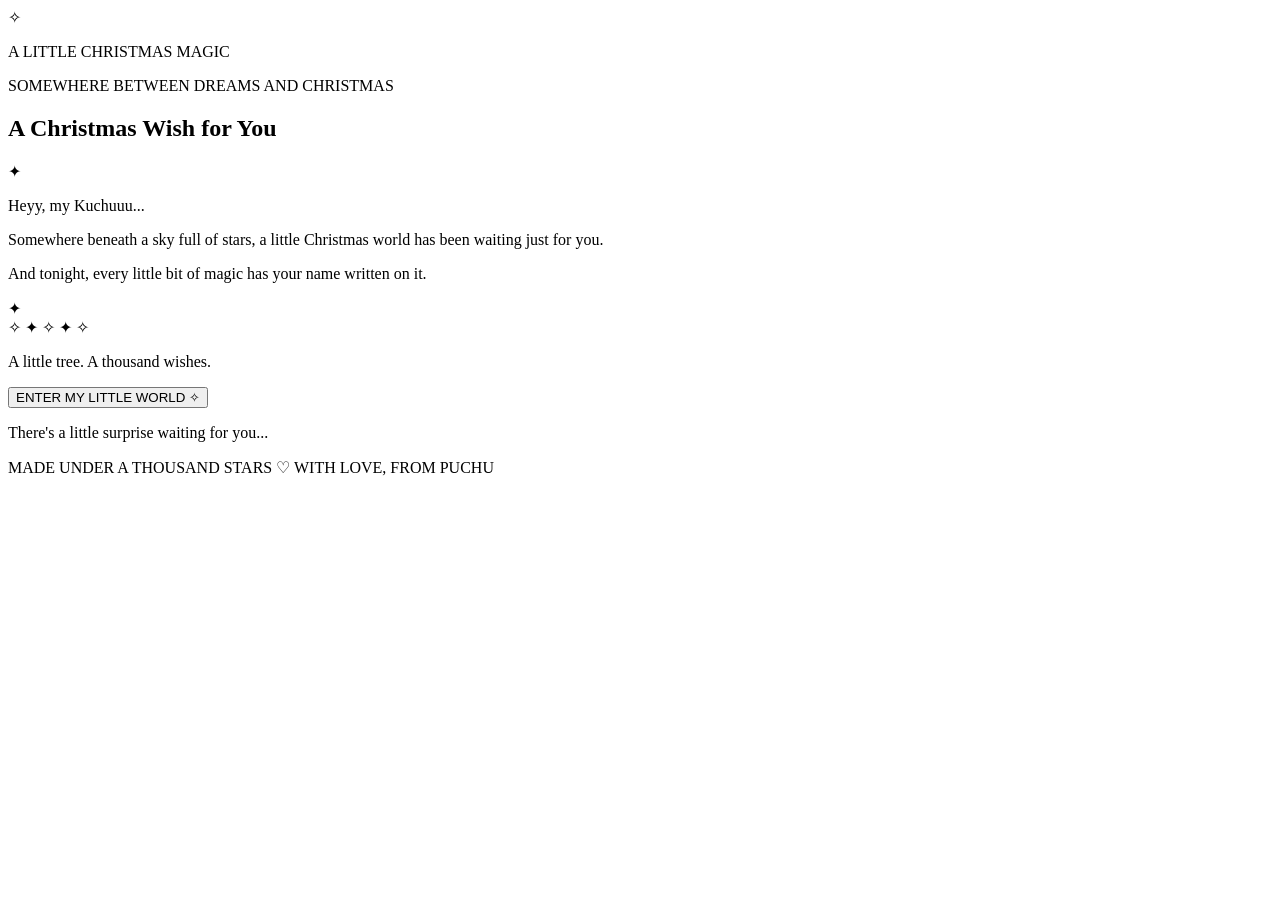
==== index.html @ 604a6b20 "Create index.html" ====
<!DOCTYPE html>
<html lang="en">

<head>
    <meta charset="UTF-8">
    <meta name="viewport"
          content="width=device-width, initial-scale=1.0">

    <meta name="theme-color" content="#080d24">

    <meta name="description"
          content="A little enchanted Christmas world made especially for Kuchuuu, with love from Puchu.">

    <title>Kuchuuu's Enchanted Christmas ✨</title>

    <!-- Stylesheets -->
    <link rel="stylesheet" href="css/global.css">
    <link rel="stylesheet" href="css/entrance.css">

    <!-- Website scripts -->
    <script src="js/main.js" defer></script>

</head>

<body>

    <main class="christmas-entrance" id="christmasEntrance">

        <!-- Night sky atmosphere -->
        <div class="night-sky"></div>

        <!-- Stars -->
        <div class="star-container" id="starContainer"></div>

        <!-- Shooting stars -->
        <div class="shooting-star shooting-star-one"></div>
        <div class="shooting-star shooting-star-two"></div>

        <!-- Snowfall -->
        <div class="snow-container" id="snowContainer"></div>


        <!-- Top greeting -->
        <header class="entrance-header">

            <div class="north-star">
                ✧
            </div>

            <p class="header-label">
                A LITTLE CHRISTMAS MAGIC
            </p>

        </header>


        <!-- Main content -->
        <section class="entrance-content">

            <p class="pre-title">
                SOMEWHERE BETWEEN DREAMS AND CHRISTMAS
            </p>

            <h1 class="main-title">
                A Christmas
                <span>Wish for You</span>
            </h1>

            <div class="title-decoration">
                <span></span>
                <span class="decoration-star">✦</span>
                <span></span>
            </div>

            <p class="welcome-message">
                Heyy, my Kuchuuu...
            </p>

            <p class="entrance-description">
                Somewhere beneath a sky full of stars,
                a little Christmas world has been waiting
                just for you.
            </p>

            <p class="entrance-description secondary">
                And tonight, every little bit of magic
                has your name written on it.
            </p>

        </section>


        <!-- Enchanted Christmas tree -->
        <section class="christmas-tree-area">

            <div class="tree-glow"></div>

            <div class="tree-star">
                ✦
            </div>

            <div class="christmas-tree">

                <div class="tree-layer layer-one"></div>
                <div class="tree-layer layer-two"></div>
                <div class="tree-layer layer-three"></div>

                <div class="tree-trunk"></div>

                <span class="tree-light light-one">✧</span>
                <span class="tree-light light-two">✦</span>
                <span class="tree-light light-three">✧</span>
                <span class="tree-light light-four">✦</span>
                <span class="tree-light light-five">✧</span>

            </div>

            <p class="tree-caption">
                A little tree. A thousand wishes.
            </p>

        </section>


        <!-- Entrance button -->
        <section class="entrance-action">

            <button
                type="button"
                class="begin-button"
                id="beginJourney">

                <span>ENTER MY LITTLE WORLD</span>
                <span class="button-star">✧</span>

            </button>

            <p class="button-caption">
                There's a little surprise waiting for you...
            </p>

        </section>


        <!-- Footer -->
        <footer class="entrance-footer">

            <span>MADE UNDER A THOUSAND STARS</span>

            <span class="footer-heart">♡</span>

            <span>WITH LOVE, FROM PUCHU</span>

        </footer>

    </main>

</body>
</html>
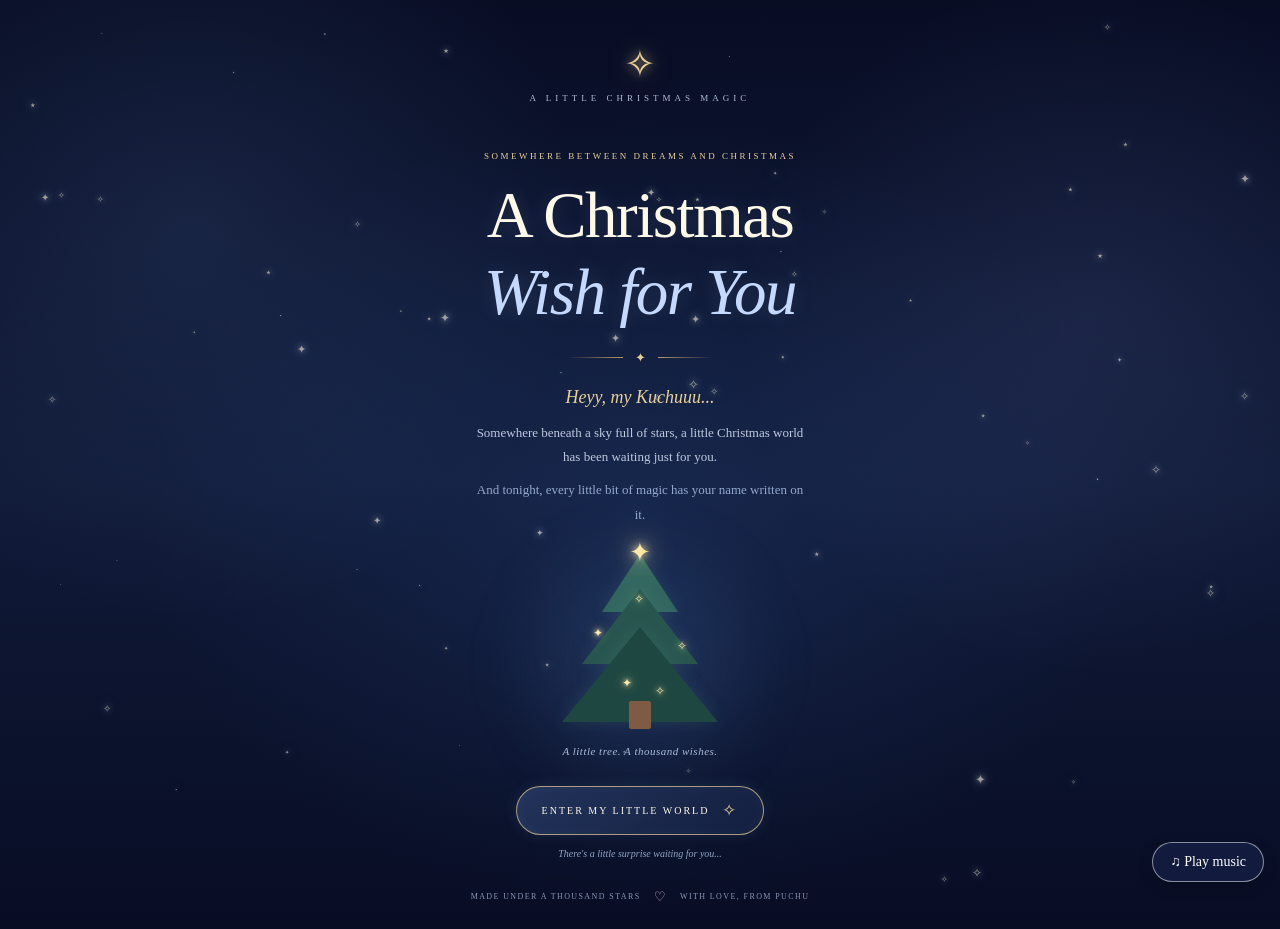
==== commit 72d07660: "Update index.html" ====
--- a/index.html
+++ b/index.html
@@ -20,6 +20,8 @@
 
     <!-- Website scripts -->
     <script src="js/main.js" defer></script>
+    <script src="./js/music.js"></script>
+    
 
 </head>
 
@@ -155,6 +157,5 @@
         </footer>
 
     </main>
-
 </body>
 </html>
--- a/css/global.css
+++ b/css/global.css
@@ -0,0 +1,291 @@
+/* =========================================
+   KUCHUU'S ENCHANTED CHRISTMAS
+   GLOBAL STYLESHEET
+========================================= */
+
+
+/* =========================================
+   1. ROOT VARIABLES
+========================================= */
+
+:root {
+
+    --midnight: #080d24;
+    --deep-blue: #101a3b;
+    --royal-blue: #182b55;
+
+    --silver: #dce5f5;
+    --soft-silver: #aebdd8;
+    --starlight: #fff9e9;
+
+    --ice-blue: #9bc9f5;
+    --moonlight: #c5d9ff;
+
+    --gold: #e9cf98;
+    --soft-gold: #b99a65;
+
+    --white: #ffffff;
+
+    --text-primary: #f5f1ff;
+    --text-secondary: #bfc9df;
+
+    --transition-smooth: 0.5s ease;
+}
+
+
+/* =========================================
+   2. UNIVERSAL RESET
+========================================= */
+
+* {
+    margin: 0;
+    padding: 0;
+    box-sizing: border-box;
+}
+
+
+html {
+    scroll-behavior: smooth;
+}
+
+
+body {
+
+    min-height: 100vh;
+
+    background: var(--midnight);
+
+    color: var(--text-primary);
+
+    font-family:
+        Georgia,
+        'Times New Roman',
+        serif;
+
+    overflow-x: hidden;
+
+    -webkit-tap-highlight-color: transparent;
+
+}
+
+
+/* =========================================
+   3. BUTTON RESET
+========================================= */
+
+button {
+
+    font-family: inherit;
+
+    cursor: pointer;
+
+    border: none;
+
+    outline: none;
+
+    -webkit-tap-highlight-color: transparent;
+
+}
+
+
+button:focus-visible {
+
+    outline: 2px solid var(--gold);
+
+    outline-offset: 5px;
+
+}
+
+
+/* =========================================
+   4. SELECTION
+========================================= */
+
+::selection {
+
+    background: var(--royal-blue);
+
+    color: var(--starlight);
+
+}
+
+
+/* =========================================
+   5. SCROLLBAR
+========================================= */
+
+::-webkit-scrollbar {
+
+    width: 6px;
+
+}
+
+
+::-webkit-scrollbar-track {
+
+    background: var(--midnight);
+
+}
+
+
+::-webkit-scrollbar-thumb {
+
+    background: #52658d;
+
+    border-radius: 20px;
+
+}
+
+
+/* =========================================
+   6. GLOBAL ANIMATIONS
+========================================= */
+
+@keyframes gentleFloat {
+
+    0%, 100% {
+
+        transform: translateY(0);
+
+    }
+
+    50% {
+
+        transform: translateY(-10px);
+
+    }
+
+}
+
+
+@keyframes softPulse {
+
+    0%, 100% {
+
+        opacity: 0.55;
+
+        transform: scale(1);
+
+    }
+
+    50% {
+
+        opacity: 1;
+
+        transform: scale(1.08);
+
+    }
+
+}
+
+
+@keyframes twinkle {
+
+    0%, 100% {
+
+        opacity: 0.25;
+
+    }
+
+    50% {
+
+        opacity: 1;
+
+    }
+
+}
+
+
+@keyframes slowRotate {
+
+    from {
+
+        transform: rotate(0deg);
+
+    }
+
+    to {
+
+        transform: rotate(360deg);
+
+    }
+
+}
+
+
+@keyframes fadeIn {
+
+    from {
+
+        opacity: 0;
+
+    }
+
+    to {
+
+        opacity: 1;
+
+    }
+
+}
+
+
+@keyframes fadeUp {
+
+    from {
+
+        opacity: 0;
+
+        transform: translateY(20px);
+
+    }
+
+    to {
+
+        opacity: 1;
+
+        transform: translateY(0);
+
+    }
+
+}
+
+
+@keyframes snowfall {
+
+    from {
+
+        transform: translate3d(0, -10vh, 0);
+
+    }
+
+    to {
+
+        transform: translate3d(25px, 110vh, 0);
+
+    }
+
+}
+
+
+/* =========================================
+   7. ACCESSIBILITY
+========================================= */
+
+@media (prefers-reduced-motion: reduce) {
+
+    *,
+    *::before,
+    *::after {
+
+        animation-duration: 0.01ms !important;
+
+        animation-iteration-count: 1 !important;
+
+        scroll-behavior: auto !important;
+
+        transition-duration: 0.01ms !important;
+
+    }
+
+}
--- a/css/entrance.css
+++ b/css/entrance.css
@@ -0,0 +1,949 @@
+
+/* =========================================
+   KUCHUU'S ENCHANTED CHRISTMAS
+   ENTRANCE PAGE STYLES
+========================================= */
+
+
+/* =========================================
+   1. MAIN ENTRANCE
+========================================= */
+
+.christmas-entrance {
+
+    position: relative;
+
+    min-height: 100svh;
+
+    width: 100%;
+
+    display: flex;
+
+    flex-direction: column;
+
+    align-items: center;
+
+    justify-content: flex-start;
+
+    overflow: hidden;
+
+    isolation: isolate;
+
+    padding: 30px 20px 24px;
+
+    background:
+        radial-gradient(
+            ellipse at 50% 55%,
+            rgba(37, 66, 119, 0.34),
+            transparent 55%
+        ),
+        linear-gradient(
+            180deg,
+            #080d24 0%,
+            #101a38 52%,
+            #080d24 100%
+        );
+
+}
+
+
+/* =========================================
+   2. NIGHT SKY
+========================================= */
+
+.night-sky {
+
+    position: absolute;
+
+    inset: 0;
+
+    z-index: -1;
+
+    pointer-events: none;
+
+    background:
+        radial-gradient(
+            circle at 15% 25%,
+            rgba(107, 151, 216, 0.13),
+            transparent 30%
+        ),
+        radial-gradient(
+            circle at 85% 35%,
+            rgba(129, 151, 226, 0.12),
+            transparent 28%
+        );
+
+}
+
+
+/* =========================================
+   3. STAR CONTAINER
+========================================= */
+
+.star-container {
+
+    position: absolute;
+
+    inset: 0;
+
+    overflow: hidden;
+
+    pointer-events: none;
+
+    z-index: 0;
+
+}
+
+
+.star {
+
+    position: absolute;
+
+    color: #fff7df;
+
+    font-size: 8px;
+
+    opacity: 0.6;
+
+    animation: twinkle 3s ease-in-out infinite;
+
+    text-shadow:
+        0 0 6px rgba(255, 255, 255, 0.9),
+        0 0 14px rgba(155, 201, 245, 0.8);
+
+}
+
+
+/* =========================================
+   4. SHOOTING STARS
+========================================= */
+
+.shooting-star {
+
+    position: absolute;
+
+    width: 100px;
+
+    height: 1px;
+
+    background: linear-gradient(
+        90deg,
+        rgba(255,255,255,0),
+        rgba(220,235,255,0.95)
+    );
+
+    opacity: 0;
+
+    transform: rotate(-35deg);
+
+    pointer-events: none;
+
+    z-index: 0;
+
+}
+
+
+.shooting-star-one {
+
+    top: 15%;
+
+    left: 65%;
+
+    animation: shootingStar 7s linear 2s infinite;
+
+}
+
+
+.shooting-star-two {
+
+    top: 35%;
+
+    left: 15%;
+
+    animation: shootingStar 9s linear 5s infinite;
+
+}
+
+
+@keyframes shootingStar {
+
+    0% {
+
+        opacity: 0;
+
+        transform: translate(0, 0) rotate(-35deg);
+
+    }
+
+    5% {
+
+        opacity: 1;
+
+    }
+
+    18% {
+
+        opacity: 0;
+
+        transform: translate(-180px, 180px) rotate(-35deg);
+
+    }
+
+    100% {
+
+        opacity: 0;
+
+    }
+
+}
+
+
+/* =========================================
+   5. SNOWFALL
+========================================= */
+
+.snow-container {
+
+    position: absolute;
+
+    inset: 0;
+
+    overflow: hidden;
+
+    pointer-events: none;
+
+    z-index: 2;
+
+}
+
+
+.snowflake {
+
+    position: absolute;
+
+    top: -15px;
+
+    color: #ffffff;
+
+    opacity: 0.7;
+
+    font-size: 10px;
+
+    user-select: none;
+
+    animation: snowfall linear infinite;
+
+    text-shadow: 0 0 5px rgba(255,255,255,0.8);
+
+}
+
+
+/* =========================================
+   6. HEADER
+========================================= */
+
+.entrance-header {
+
+    position: relative;
+
+    z-index: 3;
+
+    text-align: center;
+
+    margin-top: 12px;
+
+    animation: fadeIn 2s ease both;
+
+}
+
+
+.north-star {
+
+    font-size: 38px;
+
+    color: var(--gold);
+
+    text-shadow:
+        0 0 12px rgba(233,207,152,0.8),
+        0 0 30px rgba(233,207,152,0.4);
+
+    animation: softPulse 3s ease-in-out infinite;
+
+}
+
+
+.header-label {
+
+    margin-top: 7px;
+
+    font-size: 9px;
+
+    letter-spacing: 4px;
+
+    color: var(--soft-silver);
+
+}
+
+
+/* =========================================
+   7. MAIN CONTENT
+========================================= */
+
+.entrance-content {
+
+    position: relative;
+
+    z-index: 3;
+
+    width: 100%;
+
+    max-width: 520px;
+
+    text-align: center;
+
+    margin-top: 45px;
+
+    animation: fadeUp 1.5s ease both;
+
+}
+
+
+.pre-title {
+
+    color: var(--gold);
+
+    font-size: 9px;
+
+    letter-spacing: 2.5px;
+
+    line-height: 1.8;
+
+    margin-bottom: 15px;
+
+}
+
+
+.main-title {
+
+    font-size: clamp(39px, 10vw, 65px);
+
+    line-height: 1.12;
+
+    font-weight: normal;
+
+    letter-spacing: -1.5px;
+
+    color: var(--starlight);
+
+    text-shadow:
+        0 0 20px rgba(197,217,255,0.15);
+
+}
+
+
+.main-title span {
+
+    display: block;
+
+    color: var(--moonlight);
+
+    font-style: italic;
+
+    margin-top: 4px;
+
+}
+
+
+/* =========================================
+   8. TITLE DECORATION
+========================================= */
+
+.title-decoration {
+
+    display: flex;
+
+    align-items: center;
+
+    justify-content: center;
+
+    gap: 12px;
+
+    margin: 21px auto;
+
+}
+
+
+.title-decoration span:not(.decoration-star) {
+
+    width: 55px;
+
+    height: 1px;
+
+    background: linear-gradient(
+        90deg,
+        transparent,
+        var(--soft-gold)
+    );
+
+}
+
+
+.title-decoration span:last-child {
+
+    transform: rotate(180deg);
+
+}
+
+
+.decoration-star {
+
+    color: var(--gold);
+
+    font-size: 13px;
+
+}
+
+
+.welcome-message {
+
+    color: var(--gold);
+
+    font-size: 18px;
+
+    margin-bottom: 13px;
+
+    font-style: italic;
+
+}
+
+
+.entrance-description {
+
+    color: var(--text-secondary);
+
+    font-size: 13px;
+
+    line-height: 1.9;
+
+    max-width: 330px;
+
+    margin: 0 auto;
+
+}
+
+
+.entrance-description.secondary {
+
+    margin-top: 8px;
+
+    color: #94a8ce;
+
+}
+
+
+/* =========================================
+   9. CHRISTMAS TREE AREA
+========================================= */
+
+.christmas-tree-area {
+
+    position: relative;
+
+    z-index: 3;
+
+    width: 100%;
+
+    display: flex;
+
+    flex-direction: column;
+
+    align-items: center;
+
+    margin-top: 26px;
+
+}
+
+
+.tree-glow {
+
+    position: absolute;
+
+    width: 210px;
+
+    height: 210px;
+
+    top: 5px;
+
+    border-radius: 50%;
+
+    background: rgba(100, 155, 231, 0.12);
+
+    filter: blur(35px);
+
+    pointer-events: none;
+
+    animation: softPulse 4s ease-in-out infinite;
+
+}
+
+
+.christmas-tree {
+
+    position: relative;
+
+    width: 190px;
+
+    height: 175px;
+
+    display: flex;
+
+    flex-direction: column;
+
+    align-items: center;
+
+}
+
+
+.tree-star {
+
+    position: absolute;
+
+    top: -17px;
+
+    color: #ffe7a8;
+
+    font-size: 26px;
+
+    z-index: 5;
+
+    text-shadow:
+        0 0 8px #ffe7a8,
+        0 0 20px #e9cf98,
+        0 0 35px #fff0c4;
+
+    animation: softPulse 2s ease-in-out infinite;
+
+}
+
+
+.tree-layer {
+
+    position: absolute;
+
+    width: 0;
+
+    height: 0;
+
+    border-left: 58px solid transparent;
+
+    border-right: 58px solid transparent;
+
+    border-bottom: 75px solid #244c55;
+
+    filter: drop-shadow(
+        0 0 8px rgba(98, 170, 157, 0.15)
+    );
+
+}
+
+
+.layer-one {
+
+    top: 0;
+
+    border-left-width: 38px;
+
+    border-right-width: 38px;
+
+    border-bottom-width: 58px;
+
+    border-bottom-color: #32675f;
+
+}
+
+
+.layer-two {
+
+    top: 35px;
+
+    border-bottom-color: #28564f;
+
+}
+
+
+.layer-three {
+
+    top: 73px;
+
+    border-left-width: 78px;
+
+    border-right-width: 78px;
+
+    border-bottom-width: 95px;
+
+    border-bottom-color: #1e4742;
+
+}
+
+
+.tree-trunk {
+
+    position: absolute;
+
+    width: 22px;
+
+    height: 28px;
+
+    bottom: 0;
+
+    background: #805b43;
+
+    border-radius: 2px;
+
+}
+
+
+/* =========================================
+   10. TREE LIGHTS
+========================================= */
+
+.tree-light {
+
+    position: absolute;
+
+    z-index: 4;
+
+    color: #ffe6a9;
+
+    font-size: 12px;
+
+    text-shadow:
+        0 0 5px #fff0b5,
+        0 0 12px #ffdc82;
+
+    animation: softPulse 1.8s ease-in-out infinite;
+
+}
+
+
+.light-one {
+
+    top: 38px;
+
+    left: 89px;
+
+}
+
+
+.light-two {
+
+    top: 72px;
+
+    left: 48px;
+
+    animation-delay: .5s;
+
+}
+
+
+.light-three {
+
+    top: 85px;
+
+    right: 48px;
+
+    animation-delay: .9s;
+
+}
+
+
+.light-four {
+
+    top: 122px;
+
+    left: 77px;
+
+    animation-delay: .3s;
+
+}
+
+
+.light-five {
+
+    top: 130px;
+
+    right: 70px;
+
+    animation-delay: .7s;
+
+}
+
+
+.tree-caption {
+
+    margin-top: 16px;
+
+    color: var(--soft-silver);
+
+    font-size: 11px;
+
+    font-style: italic;
+
+    letter-spacing: .5px;
+
+}
+
+
+/* =========================================
+   11. ENTRANCE BUTTON
+========================================= */
+
+.entrance-action {
+
+    position: relative;
+
+    z-index: 4;
+
+    margin-top: 29px;
+
+    text-align: center;
+
+    width: 100%;
+
+}
+
+
+.begin-button {
+
+    display: inline-flex;
+
+    align-items: center;
+
+    justify-content: center;
+
+    gap: 13px;
+
+    min-height: 49px;
+
+    min-width: 245px;
+
+    padding: 0 25px;
+
+    border: 1px solid rgba(233,207,152,0.7);
+
+    border-radius: 40px;
+
+    color: var(--starlight);
+
+    background: linear-gradient(
+        135deg,
+        rgba(39, 57, 99, 0.85),
+        rgba(20, 32, 65, 0.95)
+    );
+
+    font-size: 10px;
+
+    letter-spacing: 2px;
+
+    box-shadow:
+        0 0 15px rgba(123, 165, 226, 0.12),
+        inset 0 0 15px rgba(255,255,255,0.03);
+
+    transition:
+        transform .35s ease,
+        box-shadow .35s ease,
+        background .35s ease;
+
+}
+
+
+.begin-button:hover {
+
+    transform: translateY(-3px);
+
+    background: linear-gradient(
+        135deg,
+        #344e80,
+        #192d58
+    );
+
+    box-shadow:
+        0 0 22px rgba(155, 201, 245, 0.3);
+
+}
+
+
+.begin-button:active {
+
+    transform: scale(.96);
+
+}
+
+
+.button-star {
+
+    color: var(--gold);
+
+    font-size: 17px;
+
+}
+
+
+.button-caption {
+
+    color: #91a2c4;
+
+    font-size: 10px;
+
+    margin-top: 13px;
+
+    font-style: italic;
+
+}
+
+
+/* =========================================
+   12. FOOTER
+========================================= */
+
+.entrance-footer {
+
+    position: relative;
+
+    z-index: 3;
+
+    display: flex;
+
+    justify-content: center;
+
+    align-items: center;
+
+    gap: 13px;
+
+    margin-top: auto;
+
+    padding-top: 30px;
+
+    color: #8997b4;
+
+    font-size: 8px;
+
+    letter-spacing: 1.4px;
+
+    text-align: center;
+
+}
+
+
+.footer-heart {
+
+    color: #d8b6d2;
+
+    font-size: 13px;
+
+    animation: softPulse 2.5s infinite;
+
+}
+
+
+/* =========================================
+   13. MOBILE RESPONSIVENESS
+========================================= */
+
+@media (max-width: 380px) {
+
+    .christmas-entrance {
+
+        padding-left: 15px;
+
+        padding-right: 15px;
+
+    }
+
+
+    .entrance-content {
+
+        margin-top: 35px;
+
+    }
+
+
+    .pre-title {
+
+        font-size: 8px;
+
+        letter-spacing: 1.8px;
+
+    }
+
+
+    .main-title {
+
+        font-size: 39px;
+
+    }
+
+
+    .entrance-description {
+
+        font-size: 12px;
+
+    }
+
+
+    .christmas-tree-area {
+
+        margin-top: 20px;
+
+    }
+
+
+    .entrance-footer {
+
+        font-size: 7px;
+
+        gap: 8px;
+
+    }
+
+}
+
+
+/* =========================================
+   14. SHORT SCREEN SUPPORT
+========================================= */
+
+@media (max-height: 720px) {
+
+    .entrance-content {
+
+        margin-top: 25px;
+
+    }
+
+
+    .christmas-tree-area {
+
+        margin-top: 15px;
+
+    }
+
+
+    .christmas-tree {
+
+        transform: scale(.85);
+
+        transform-origin: top center;
+
+        margin-bottom: -25px;
+
+    }
+
+
+    .entrance-action {
+
+        margin-top: 18px;
+
+    }
+
+}
